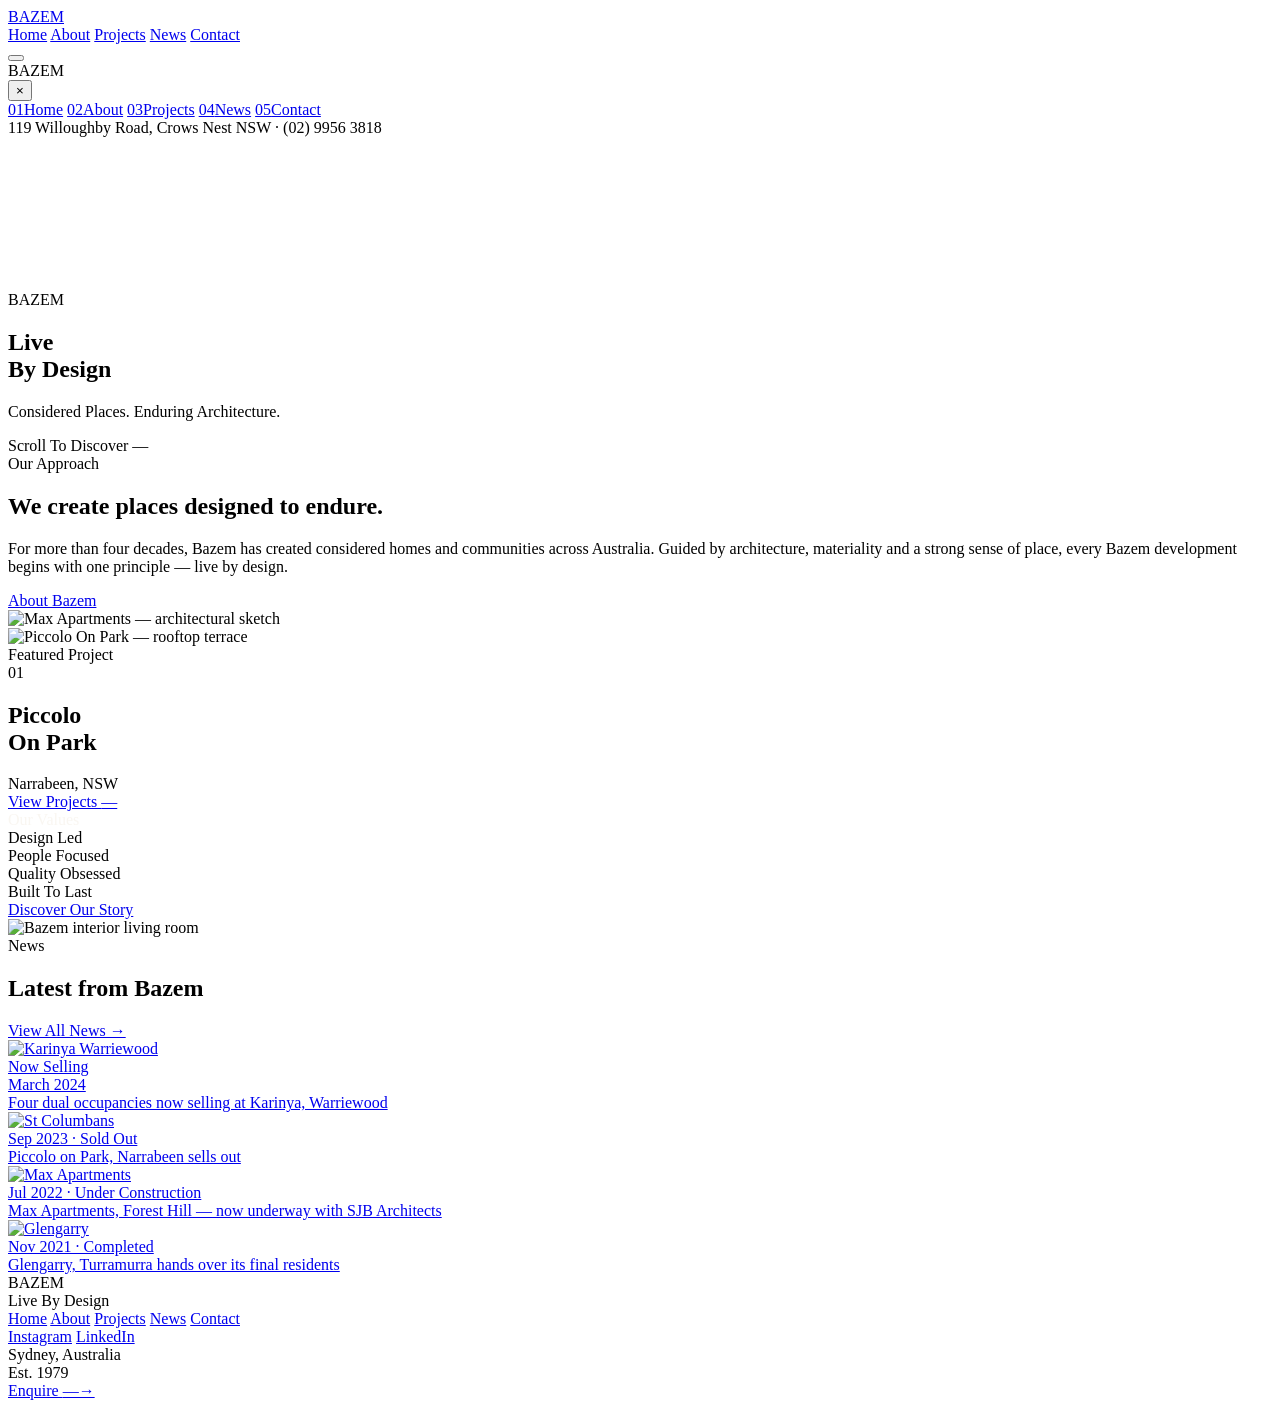
==== index.html @ 34c7578c "Add files via upload" ====
<!DOCTYPE html>
<html lang="en">
<head>
<meta charset="utf-8">
<meta name="viewport" content="width=device-width, initial-scale=1">
<title>Bazem — Live By Design</title>
<link rel="preconnect" href="https://fonts.googleapis.com">
<link rel="preconnect" href="https://fonts.gstatic.com" crossorigin="anonymous">
<link href="https://fonts.googleapis.com/css2?family=Instrument+Serif:ital@0;1&family=Archivo:wght@400;500;600;700&display=swap" rel="stylesheet">
<link rel="stylesheet" href="css/style.css">
</head>
<body>

<header class="site-header">
<a href="index.html" class="site-header__logo">BAZEM</a>
<nav class="site-header__nav">
<a href="index.html" class="is-active">Home</a>
<a href="about.html">About</a>
<a href="projects.html">Projects</a>
<a href="news.html">News</a>
<a href="contact.html">Contact</a>
</nav>
<button class="burger" aria-label="Menu"><span></span><span></span><span></span></button>
</header>

<div class="mobile-nav">
<div class="mobile-nav__top">
<div class="mobile-nav__logo">BAZEM</div>
<button class="mobile-nav__close" aria-label="Close menu">×</button>
</div>
<nav class="mobile-nav__links">
<a href="index.html"><span>01</span>Home</a>
<a href="about.html"><span>02</span>About</a>
<a href="projects.html"><span>03</span>Projects</a>
<a href="news.html"><span>04</span>News</a>
<a href="contact.html"><span>05</span>Contact</a>
</nav>
<div class="mobile-nav__foot">119 Willoughby Road, Crows Nest NSW · (02) 9956 3818</div>
</div>

<section class="hero">
<video autoplay muted loop playsinline poster="uploads/hf_20260813_230831_56e6dd16-67d4-4c9a-90cb-5d42ba238a93.png" crossorigin="anonymous">
<source src="https://d8j0ntlcm91z4.cloudfront.net/user_3GW44oRT1F4NxJHzbThFHly3Vqg/hf_20260813_232804_43e7d141-6e8e-41c3-b76c-92bc6c5364d0.mp4" type="video/mp4">
</video>
<div class="hero__overlay"></div>
<div class="hero__floating-logo">BAZEM</div>
<div class="hero__text">
<h1 class="hero__title">Live<br>By Design</h1>
<p class="hero__body">Considered Places. Enduring Architecture.</p>
<div class="hero__scroll">Scroll To Discover <span>—</span></div>
</div>
</section>

<section class="approach">
<div class="approach__text" data-reveal>
<div class="eyebrow">Our Approach</div>
<h2 class="approach__title">We create places designed to endure.</h2>
<div class="rule"></div>
<p class="approach__body">For more than four decades, Bazem has created considered homes and communities across Australia. Guided by architecture, materiality and a strong sense of place, every Bazem development begins with one principle — live by design.</p>
<a href="about.html" class="link-underline">About Bazem</a>
</div>
<div class="approach__image" data-reveal>
<img src="uploads/max-colour-sky-sketch.png" alt="Max Apartments — architectural sketch">
</div>
</section>

<section class="featured">
<div class="featured__image" data-reveal>
<img src="uploads/rooftop-couple-coffee-twilight.png" alt="Piccolo On Park — rooftop terrace">
</div>
<div class="featured__text" data-reveal>
<div class="eyebrow">Featured Project</div>
<div class="featured__num">01</div>
<h2 class="featured__name">Piccolo<br>On Park</h2>
<div class="featured__loc">Narrabeen, NSW</div>
<a href="projects.html" class="link-underline featured__link">View Projects <span>—</span></a>
</div>
</section>

<section class="values">
<div class="values__text" data-reveal>
<div class="eyebrow" style="color:rgba(244,239,230,.55)">Our Values</div>
<div class="values__list">
<div>Design Led</div>
<div>People Focused</div>
<div>Quality Obsessed</div>
<div>Built To Last</div>
</div>
<div class="rule rule--light"></div>
<a href="about.html" class="link-underline link-underline--light" style="margin-top:20px">Discover Our Story</a>
</div>
<div class="values__image" data-reveal>
<img src="uploads/04_living_room-9580292a.jpg" alt="Bazem interior living room">
</div>
</section>

<section class="news-section" id="news">
<div class="news-section__inner">
<div class="news-section__head">
<div>
<div class="eyebrow">News</div>
<h2 class="section-title">Latest from Bazem</h2>
</div>
<a href="news.html" class="link-underline">View All News →</a>
</div>
<div class="news-grid">
<a href="news.html" class="news-featured">
<img src="uploads/karinya-project-image.jpg" alt="Karinya Warriewood">
<div class="news-featured__overlay"></div>
<div class="news-featured__tag">Now Selling</div>
<div class="news-featured__text">
<div class="news-featured__date">March 2024</div>
<div class="news-featured__title">Four dual occupancies now selling at Karinya, Warriewood</div>
</div>
</a>
<div class="news-list">
<a href="news.html" class="news-row">
<div class="news-row__thumb"><img src="uploads/bazem-new-st-columbans-image.png" alt="St Columbans"></div>
<div>
<div class="news-row__date">Sep 2023 · Sold Out</div>
<div class="news-row__title">Piccolo on Park, Narrabeen sells out</div>
</div>
</a>
<a href="news.html" class="news-row">
<div class="news-row__thumb"><img src="uploads/forest-ridge-the-building-2.jpg" alt="Max Apartments"></div>
<div>
<div class="news-row__date">Jul 2022 · Under Construction</div>
<div class="news-row__title">Max Apartments, Forest Hill — now underway with SJB Architects</div>
</div>
</a>
<a href="news.html" class="news-row">
<div class="news-row__thumb"><img src="uploads/bazem-forest-hill-communal-terrace.png" alt="Glengarry"></div>
<div>
<div class="news-row__date">Nov 2021 · Completed</div>
<div class="news-row__title">Glengarry, Turramurra hands over its final residents</div>
</div>
</a>
</div>
</div>
</div>
</section>

<footer class="site-footer">
<div class="site-footer__top">
<div>
<div class="site-footer__brand-name">BAZEM</div>
<div class="site-footer__brand-tag">Live By Design</div>
</div>
<nav class="site-footer__nav">
<a href="index.html">Home</a>
<a href="about.html">About</a>
<a href="projects.html">Projects</a>
<a href="news.html">News</a>
<a href="contact.html">Contact</a>
</nav>
<nav class="site-footer__nav">
<a href="#">Instagram</a>
<a href="#">LinkedIn</a>
</nav>
</div>
<div class="site-footer__bottom">
<div class="site-footer__location">Sydney, Australia<br>Est. 1979</div>
<a href="contact.html" class="site-footer__enquire">Enquire <span>—→</span></a>
</div>
</footer>

<script src="js/main.js"></script>
</body>
</html>
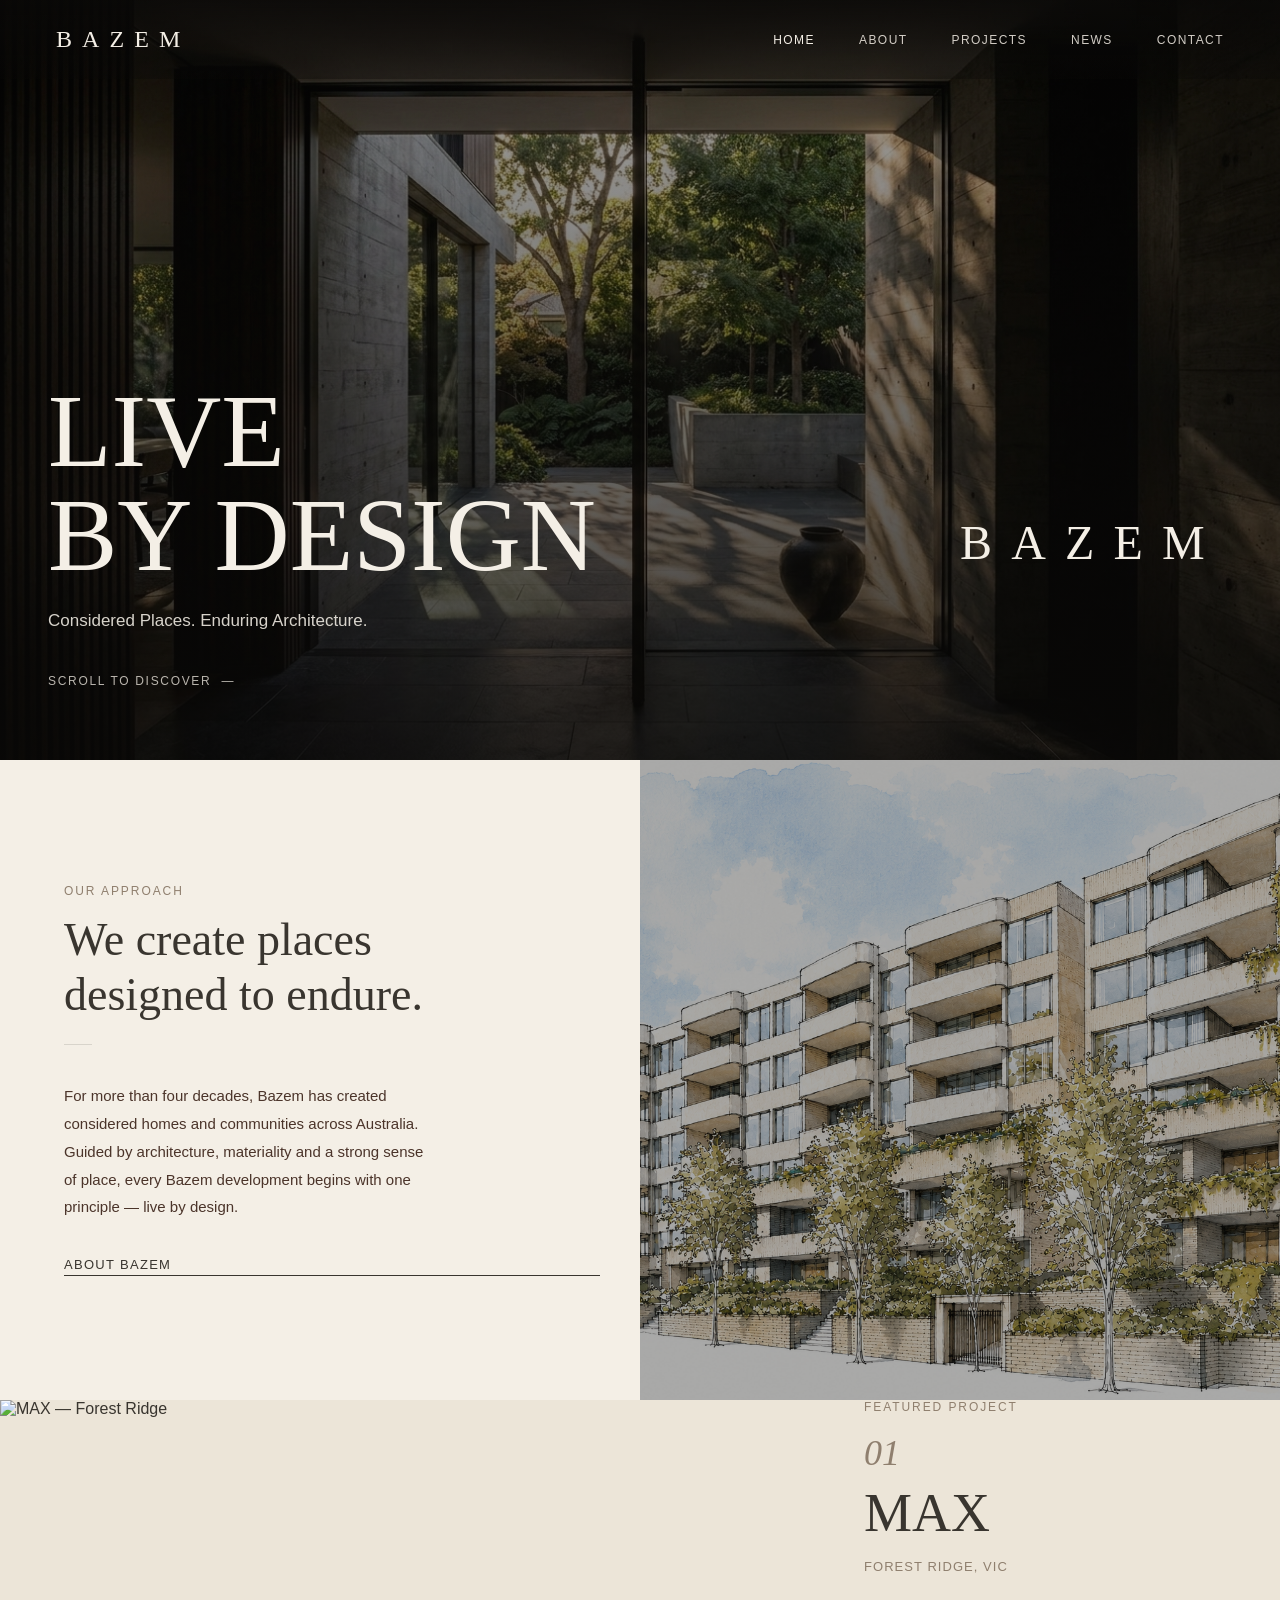
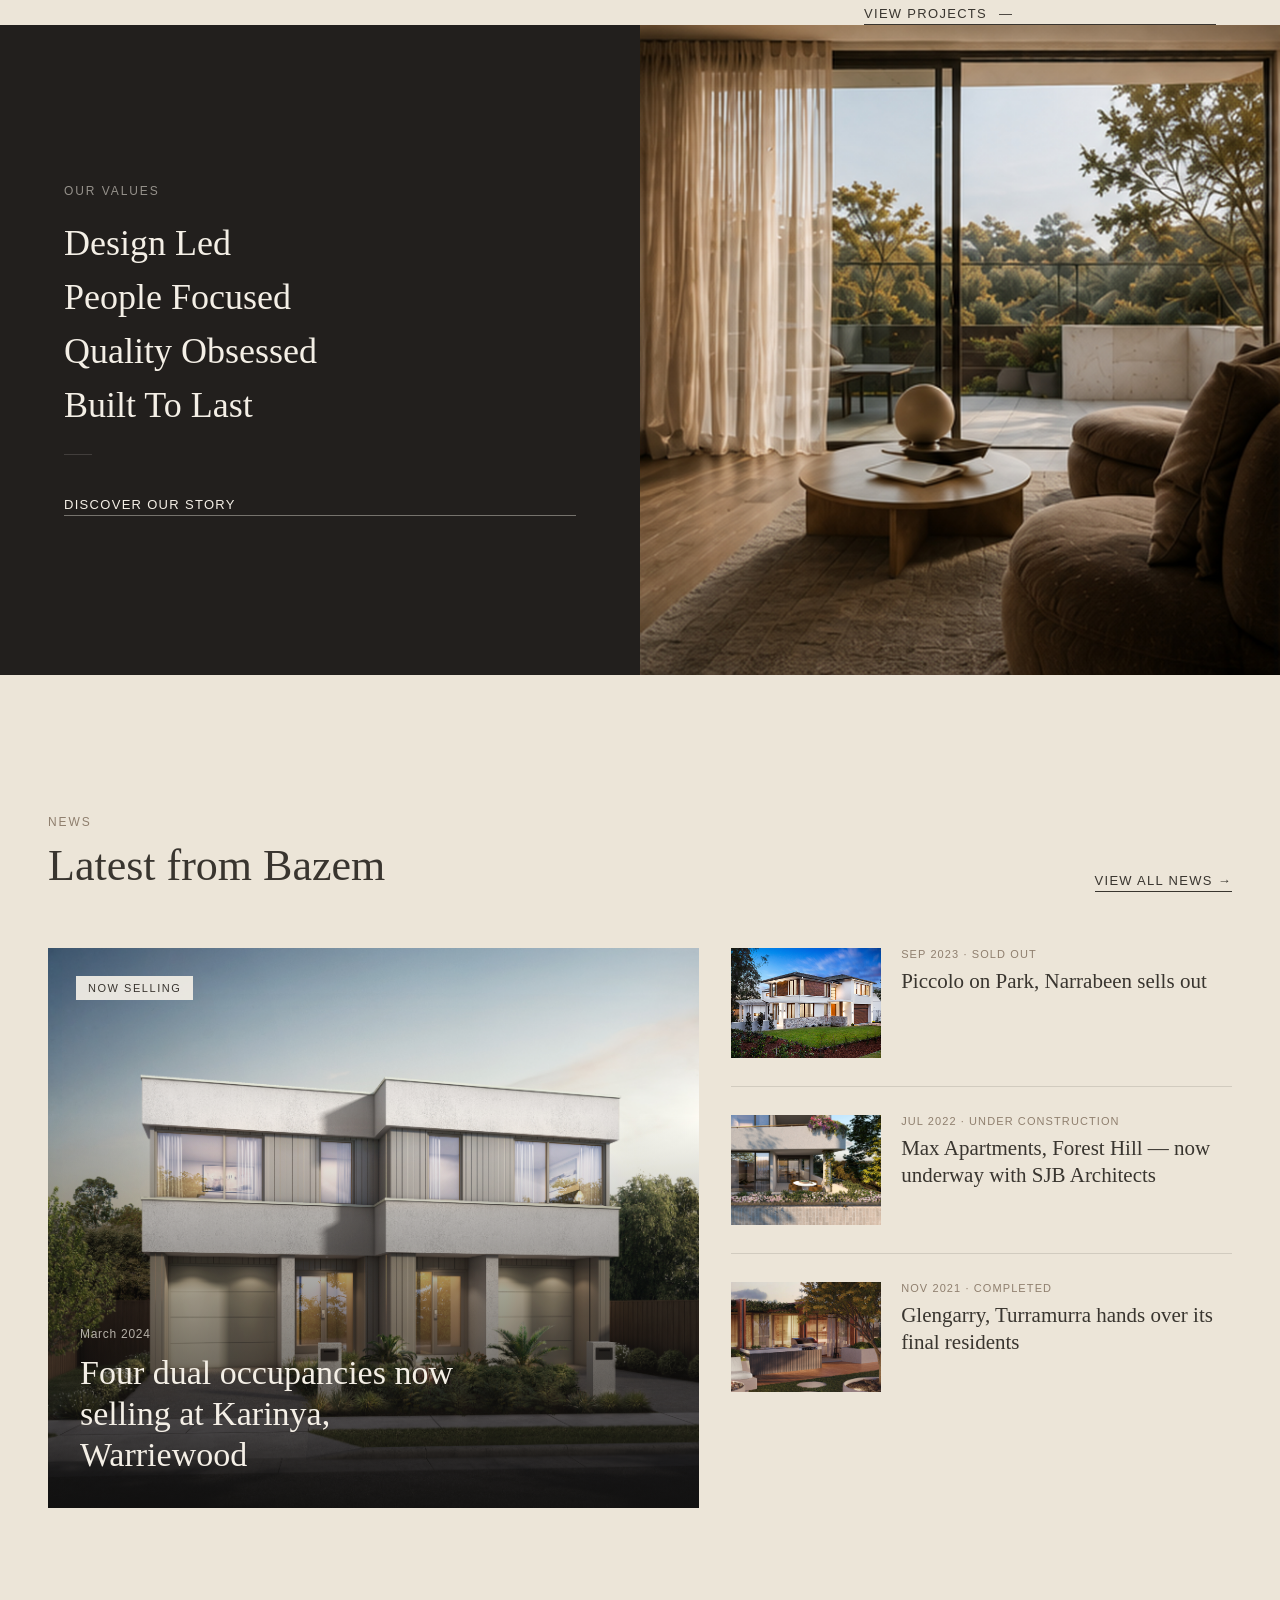
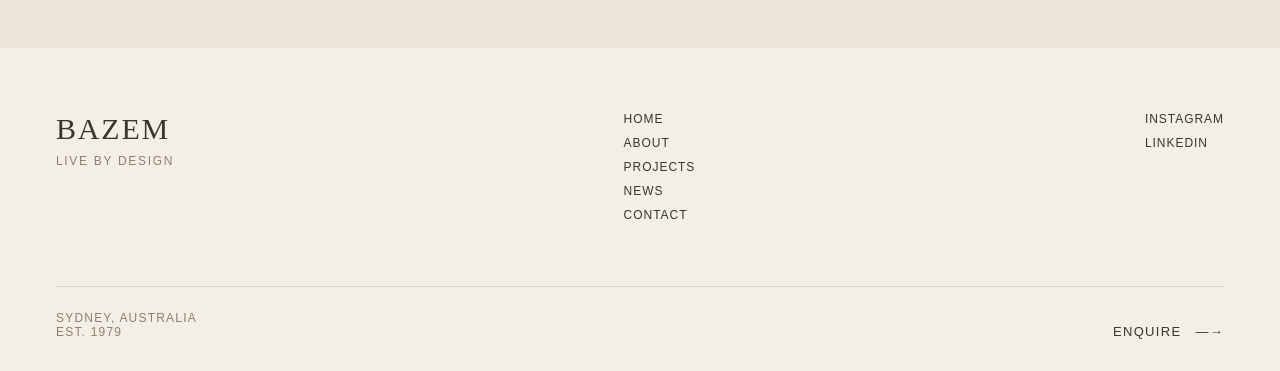
==== commit f264de80: "Add files via upload" ====
--- a/index.html
+++ b/index.html
@@ -66,14 +66,14 @@
 
 <section class="featured">
 <div class="featured__image" data-reveal>
-<img src="uploads/rooftop-couple-coffee-twilight.png" alt="Piccolo On Park — rooftop terrace">
+<img src="uploads/max.jpg" alt="MAX — Forest Ridge">
 </div>
 <div class="featured__text" data-reveal>
 <div class="eyebrow">Featured Project</div>
 <div class="featured__num">01</div>
-<h2 class="featured__name">Piccolo<br>On Park</h2>
-<div class="featured__loc">Narrabeen, NSW</div>
-<a href="projects.html" class="link-underline featured__link">View Projects <span>—</span></a>
+<h2 class="featured__name">MAX</h2>
+<div class="featured__loc">Forest Ridge, VIC</div>
+<a href="projects.html#max" class="link-underline featured__link">View Projects <span>—</span></a>
 </div>
 </section>
 
--- a/css/style.css
+++ b/css/style.css
@@ -0,0 +1,296 @@
+/* ===== Design tokens ===== */
+:root{
+  --cream:#F4EFE6;
+  --cream-alt:#ECE5D8;
+  --ink:#39352F;
+  --ink-body:#4B342A;
+  --muted:#8F7F6E;
+  --accent:#B08E5E;
+  --dark:#121110;
+  --dark-2:#221F1D;
+  --line:rgba(57,53,47,.15);
+  --line-light:rgba(244,239,230,.15);
+  --serif:'Instrument Serif',serif;
+  --sans:Archivo,sans-serif;
+}
+
+*{box-sizing:border-box}
+h1,h2,h3,h4,h5,h6{margin:0;font-weight:400}
+html{scroll-behavior:smooth}
+body{margin:0;background:var(--cream);font-family:var(--sans);color:var(--ink);-webkit-font-smoothing:antialiased}
+img{display:block;max-width:100%}
+a{color:var(--ink);text-decoration:none}
+a:hover{color:var(--accent)}
+button{font-family:var(--sans);cursor:pointer}
+
+@keyframes kenburns{0%{transform:scale(1)}100%{transform:scale(1.09)}}
+
+.eyebrow{font-size:12px;letter-spacing:.16em;color:var(--muted);text-transform:uppercase}
+.rule{border-top:1px solid var(--line);width:28px;margin:22px 0}
+.rule--light{border-top:1px solid var(--line-light)}
+.link-underline{font-size:13px;letter-spacing:.1em;text-transform:uppercase;color:var(--ink);border-bottom:1px solid var(--ink);padding-bottom:3px;display:inline-block}
+.link-underline--light{color:var(--cream);border-bottom-color:rgba(244,239,230,.4)}
+
+/* ===== Header ===== */
+.site-header{
+  position:fixed;top:0;left:0;right:0;z-index:50;
+  display:flex;align-items:center;justify-content:space-between;
+  padding:26px 56px;
+  background:linear-gradient(180deg, rgba(10,9,8,.85) 0%, rgba(10,9,8,.35) 100%);
+}
+.site-header__logo{font-family:var(--serif);font-size:24px;letter-spacing:.42em;color:var(--cream);text-decoration:none}
+.site-header__nav{display:flex;align-items:center;gap:44px}
+.site-header__nav a{
+  font-family:var(--sans);font-weight:400;font-size:12px;letter-spacing:.12em;
+  text-transform:uppercase;color:rgba(244,239,230,.85);
+}
+.site-header__nav a.is-active{color:var(--cream)}
+.site-header__nav a:hover{color:var(--accent)}
+
+.burger{display:none;flex-direction:column;justify-content:center;gap:6px;width:38px;height:38px;background:none;border:none;padding:8px}
+.burger span{width:22px;height:2px;background:var(--cream);transition:transform .3s ease,opacity .3s ease}
+.burger.is-open span:nth-child(1){transform:translateY(8px) rotate(45deg)}
+.burger.is-open span:nth-child(2){opacity:0}
+.burger.is-open span:nth-child(3){transform:translateY(-8px) rotate(-45deg)}
+
+.mobile-nav{
+  position:fixed;inset:0;z-index:100;
+  background:linear-gradient(160deg,#181510,#0E0C09);
+  display:flex;flex-direction:column;padding:24px 28px 40px;
+  opacity:0;visibility:hidden;transition:opacity .4s ease;
+}
+.mobile-nav.is-open{opacity:1;visibility:visible}
+.mobile-nav__top{display:flex;align-items:center;justify-content:space-between}
+.mobile-nav__logo{font-family:var(--serif);font-size:20px;letter-spacing:.18em;color:var(--cream)}
+.mobile-nav__close{background:none;border:1px solid rgba(244,239,230,.3);border-radius:50%;width:38px;height:38px;color:var(--cream);font-size:20px;line-height:1}
+.mobile-nav__links{flex:1;display:flex;flex-direction:column;justify-content:center;gap:4px}
+.mobile-nav__links a{
+  display:flex;align-items:baseline;padding:14px 0;border-bottom:1px solid rgba(244,239,230,.1);
+  font-family:var(--serif);font-size:36px;color:rgba(244,239,230,.8);
+}
+.mobile-nav__links a:first-child{color:var(--cream)}
+.mobile-nav__links a:last-child{border-bottom:none}
+.mobile-nav__links a span{font-family:var(--sans);font-size:13px;color:rgba(244,239,230,.4);letter-spacing:.06em;margin-right:16px}
+.mobile-nav__foot{font-family:var(--sans);font-size:12px;color:rgba(244,239,230,.4);letter-spacing:.04em}
+
+/* ===== Hero (home, video) ===== */
+.hero{position:relative;height:760px;overflow:hidden;background:var(--dark)}
+.hero video{position:absolute;top:0;left:0;width:100%;height:100%;object-fit:cover}
+.hero__overlay{position:absolute;inset:0;background:linear-gradient(180deg,rgba(10,9,8,.35) 0%,rgba(10,9,8,.8) 100%)}
+.hero__text{position:absolute;left:48px;right:auto;bottom:72px;max-width:640px}
+.hero__title{font-family:var(--serif);font-size:104px;line-height:1;color:var(--cream);margin:0 0 20px;text-transform:uppercase}
+.hero__body{font-family:var(--sans);font-size:17px;line-height:1.6;color:rgba(244,239,230,.88);max-width:520px;margin:0 0 32px}
+.hero__scroll{display:flex;align-items:center;gap:10px;font-size:12px;letter-spacing:.14em;color:rgba(244,239,230,.75);text-transform:uppercase;margin-top:40px}
+.hero__floating-logo{position:absolute;bottom:190px;right:56px;top:auto;left:auto;transform:none;font-family:var(--serif);font-size:48px;letter-spacing:.4em;color:var(--cream);pointer-events:none}
+
+/* ===== Simple hero (about/projects) ===== */
+.hero-simple{position:relative;height:520px;margin-top:-98px;overflow:hidden;background:var(--dark)}
+.hero-simple.hero-simple--short{height:420px}
+.hero-simple img{position:absolute;top:0;left:0;width:100%;height:100%;object-fit:cover}
+.hero-simple__overlay{position:absolute;inset:0;background:linear-gradient(180deg,rgba(18,17,16,.1) 0%,rgba(18,17,16,.65) 100%)}
+.hero-simple__text{position:absolute;left:48px;bottom:64px}
+.hero-simple__kicker{font-size:12px;letter-spacing:.22em;color:rgba(244,239,230,.8);text-transform:uppercase;margin-bottom:16px}
+.hero-simple__title{font-family:var(--serif);font-size:72px;line-height:1.05;color:var(--cream);margin:0}
+.hero-simple--short .hero-simple__title{font-size:64px}
+
+/* ===== Our Approach (home) ===== */
+.approach{display:grid;grid-template-columns:1fr 1fr;align-items:stretch;background:var(--cream);min-height:640px}
+.approach__image{position:relative;width:100%;overflow:hidden}
+.approach__image img{position:absolute;top:0;left:0;width:100%;height:100%;object-fit:cover;object-position:center;background:#0E0C09}
+.approach__image::after{content:'';position:absolute;inset:0;background:rgba(10,9,8,.35)}
+.approach__text{padding:0 40px 0 64px;display:flex;flex-direction:column;justify-content:center}
+.approach__title{font-family:var(--serif);font-size:46px;line-height:1.2;color:var(--ink);margin:14px 0 0;max-width:400px}
+.approach__body{font-family:var(--sans);font-size:15px;line-height:1.85;color:var(--ink-body);max-width:360px;margin-bottom:36px}
+
+/* ===== Featured project (home) ===== */
+.featured{display:grid;grid-template-columns:1fr .6fr;align-items:stretch;background:var(--cream-alt)}
+.featured__image{position:relative;width:100%;overflow:hidden}
+.featured__image img{width:100%;height:100%;object-fit:cover;display:block}
+.featured__text{padding:0 64px;display:flex;flex-direction:column;justify-content:center}
+.featured__num{font-family:var(--serif);font-style:italic;font-size:36px;color:var(--muted);margin-top:18px}
+.featured__name{font-family:var(--serif);font-size:54px;line-height:1.1;color:var(--ink);margin-top:10px}
+.featured__loc{font-size:13px;letter-spacing:.08em;color:var(--muted);text-transform:uppercase;margin-top:16px}
+.featured__link{display:inline-flex;align-items:center;gap:12px;margin-top:32px}
+
+/* ===== Our Values (home) ===== */
+.values{display:grid;grid-template-columns:1fr 1fr;align-items:stretch;background:var(--dark-2)}
+.values__text{padding:0 64px;display:flex;flex-direction:column;justify-content:center}
+.values__list{font-family:var(--serif);font-size:36px;line-height:1.5;color:var(--cream);margin-top:18px}
+.values__list div + div{margin-top:0}
+.values__image{position:relative;width:100%;overflow:hidden}
+.values__image img{width:100%;height:100%;object-fit:cover;display:block}
+
+/* ===== News (home + news page) ===== */
+.news-section{padding:140px 48px;background:var(--cream-alt)}
+.news-section__inner{max-width:1360px;margin:0 auto}
+.news-section__head{display:flex;justify-content:space-between;align-items:flex-end;gap:20px;margin-bottom:56px}
+.section-title{font-family:var(--serif);font-size:44px;line-height:1.15;color:var(--ink);margin-top:12px}
+.news-grid{display:grid;grid-template-columns:1.3fr 1fr;gap:32px}
+.news-featured{position:relative;display:block;height:560px;overflow:hidden}
+.news-featured img{position:absolute;top:0;left:0;width:100%;height:100%;object-fit:cover}
+.news-featured__overlay{position:absolute;inset:0;background:linear-gradient(180deg,rgba(18,17,16,0) 30%,rgba(18,17,16,.86) 100%)}
+.news-featured__tag{position:absolute;top:28px;left:28px;font-size:11px;letter-spacing:.14em;text-transform:uppercase;color:var(--ink);background:rgba(244,239,230,.92);padding:6px 12px;white-space:nowrap}
+.news-featured__text{position:absolute;left:32px;right:32px;bottom:32px}
+.news-featured__date{font-size:12px;letter-spacing:.06em;color:rgba(244,239,230,.7);margin-bottom:12px}
+.news-featured__title{font-family:var(--serif);font-size:34px;line-height:1.2;color:var(--cream);max-width:420px}
+.news-list{display:flex;flex-direction:column;gap:28px}
+.news-row{display:grid;grid-template-columns:150px 1fr;gap:20px;padding-bottom:28px;border-bottom:1px solid var(--line)}
+.news-row:last-child{border-bottom:none;padding-bottom:0}
+.news-row__thumb{position:relative;height:110px;overflow:hidden}
+.news-row__thumb img{width:100%;height:100%;object-fit:cover}
+.news-row__date{font-size:11px;letter-spacing:.1em;text-transform:uppercase;color:var(--muted);margin-bottom:8px}
+.news-row__title{font-family:var(--serif);font-size:21px;line-height:1.3;color:var(--ink)}
+
+/* News page grid */
+.news-page-hero{padding:198px 48px 0;max-width:1360px;margin:0 auto}
+.news-page-hero .section-title{font-size:64px;line-height:1.08;margin-top:18px}
+.news-feature-block{padding:64px 48px 60px;max-width:1360px;margin:0 auto}
+.news-article-grid{padding:0 48px 160px;max-width:1360px;margin:0 auto;display:grid;grid-template-columns:repeat(3,1fr);gap:32px}
+.news-card__thumb{position:relative;height:280px;overflow:hidden;margin-bottom:20px}
+.news-card__thumb img{width:100%;height:100%;object-fit:cover}
+.news-card__thumb--placeholder{background:#D9D0C1;display:flex;align-items:center;justify-content:center}
+.news-card__placeholder-text{font-size:11px;letter-spacing:.18em;text-transform:uppercase;color:var(--muted)}
+.news-card__date{font-size:11px;letter-spacing:.1em;text-transform:uppercase;color:var(--muted);margin-bottom:10px}
+.news-card__title{font-family:var(--serif);font-size:24px;line-height:1.3;color:var(--ink)}
+.news-card{transition:opacity .3s ease}
+.news-card:hover{opacity:.9}
+
+/* ===== Projects grid ===== */
+.projects-section{padding:80px 48px 140px;max-width:1360px;margin:0 auto}
+.projects-filters{display:flex;gap:8px;margin-bottom:48px}
+.filter-btn{font-size:12px;letter-spacing:.06em;text-transform:uppercase;padding:10px 18px;border:1px solid var(--line);background:transparent;color:var(--ink);transition:all .25s ease}
+.filter-btn.is-active{border-color:var(--ink);background:var(--ink);color:var(--cream)}
+.projects-grid{display:grid;grid-template-columns:repeat(auto-fill,minmax(380px,1fr));gap:32px}
+.project-card{position:relative;height:560px;overflow:hidden;background:#D9D0C1;cursor:pointer}
+.project-card img{width:100%;height:100%;object-fit:cover;object-position:center;transition:transform .7s cubic-bezier(.2,.7,.2,1)}
+.project-card:hover img{transform:scale(1.06)}
+.project-card__tag{position:absolute;top:20px;left:20px;font-size:11px;letter-spacing:.14em;text-transform:uppercase;color:var(--ink);background:rgba(244,239,230,.9);padding:6px 12px;white-space:nowrap}
+.project-card__info{position:absolute;left:0;right:0;bottom:0;padding:26px;background:linear-gradient(180deg,rgba(18,17,16,0) 0%,rgba(18,17,16,.89) 55%,rgba(18,17,16,.92) 100%);transform:translateY(28px);transition:transform .45s cubic-bezier(.2,.7,.2,1)}
+.project-card:hover .project-card__info{transform:translateY(0)}
+.project-card__name{font-family:var(--serif);font-size:28px;color:var(--cream)}
+.project-card__loc{font-size:13px;color:rgba(244,239,230,.75);margin-top:4px}
+.project-card__desc{font-size:13px;line-height:1.6;color:#fff;text-shadow:0 1px 3px rgba(0,0,0,.6);margin-top:14px;max-width:320px;opacity:0;transition:opacity .4s ease .1s}
+.project-card:hover .project-card__desc{opacity:1}
+.project-card.is-hidden{display:none}
+
+/* ===== About page ===== */
+.about-intro{padding:120px 48px 100px;max-width:820px;margin:0 auto}
+.about-intro__quote{font-family:var(--serif);font-style:italic;font-size:34px;line-height:1.4;color:var(--ink);margin-bottom:36px}
+.about-intro p{font-size:17px;line-height:1.85;color:var(--ink-body);margin:0 0 24px}
+.about-stats{padding:0 48px 140px;max-width:1120px;margin:0 auto;display:grid;grid-template-columns:repeat(4,1fr);gap:32px;border-top:1px solid var(--line);padding-top:56px}
+.about-stats__num{font-family:var(--serif);font-size:44px;color:var(--ink)}
+.about-stats__label{font-size:12px;letter-spacing:.08em;text-transform:uppercase;color:var(--muted);margin-top:8px}
+.approach-dark{padding:140px 48px;background:var(--ink)}
+.approach-dark__inner{max-width:1120px;margin:0 auto}
+.approach-dark__label{font-size:12px;letter-spacing:.22em;color:rgba(244,239,230,.6);text-transform:uppercase;margin-bottom:48px}
+.approach-dark__grid{display:grid;grid-template-columns:repeat(3,1fr);gap:48px}
+.approach-dark__num{font-family:var(--serif);font-style:italic;font-size:28px;color:rgba(244,239,230,.45)}
+.approach-dark__heading{font-weight:600;font-size:16px;color:var(--cream);margin-top:16px}
+.approach-dark__copy{font-size:14px;line-height:1.75;color:rgba(244,239,230,.65);margin-top:12px}
+.cta-panel{padding:160px 48px;background:var(--cream);text-align:center}
+.cta-panel__title{font-family:var(--serif);font-size:52px;color:var(--ink);margin:20px auto 24px;max-width:640px}
+.cta-panel__body{font-size:16px;line-height:1.7;color:var(--ink-body);max-width:520px;margin:0 auto 36px}
+.btn-solid{display:inline-block;font-size:13px;letter-spacing:.04em;color:var(--cream);background:var(--ink);padding:16px 32px}
+
+/* ===== Contact page ===== */
+.contact-hero{padding:198px 48px 80px;max-width:1240px;margin:0 auto}
+.contact-hero .section-title{font-size:64px;line-height:1.08;margin-top:18px;max-width:640px}
+.contact-grid{padding:0 48px 140px;max-width:1240px;margin:0 auto;display:grid;grid-template-columns:1fr 1fr;gap:100px}
+.contact-grid__intro{font-size:16px;line-height:1.75;color:var(--ink-body);margin-bottom:48px;max-width:420px}
+.contact-form{display:flex;flex-direction:column;gap:22px;max-width:420px}
+.form-field{display:flex;flex-direction:column;gap:8px}
+.form-field label{font-size:12px;letter-spacing:.06em;text-transform:uppercase;color:var(--muted)}
+.form-field input,.form-field textarea{border:none;border-bottom:1px solid var(--line);background:transparent;padding:10px 0;font-size:16px;color:var(--ink);font-family:var(--sans)}
+.form-field input:focus,.form-field textarea:focus{outline:none;border-color:var(--ink)}
+.form-field textarea{resize:none}
+.btn-submit{margin-top:12px;align-self:flex-start;font-size:13px;letter-spacing:.04em;color:var(--cream);background:var(--ink);border:none;padding:16px 32px}
+.contact-info{display:flex;flex-direction:column;gap:40px}
+.contact-info__label{font-size:12px;letter-spacing:.08em;text-transform:uppercase;color:var(--muted);margin-bottom:12px}
+.contact-info__value{font-family:var(--serif);font-size:24px;color:var(--ink);line-height:1.5}
+.contact-info__image{position:relative;height:260px;overflow:hidden;margin-top:12px}
+.contact-info__image img{width:100%;height:100%;object-fit:cover}
+
+/* ===== Footer ===== */
+.site-footer{padding:64px 56px 32px;background:var(--cream)}
+.site-footer__top{display:flex;justify-content:space-between;align-items:flex-start;gap:20px}
+.site-footer__brand-name{font-family:var(--serif);font-size:30px;letter-spacing:.06em;color:var(--ink)}
+.site-footer__brand-tag{font-size:12px;letter-spacing:.14em;color:var(--muted);text-transform:uppercase;margin-top:8px}
+.site-footer__nav{display:flex;flex-direction:column;gap:10px}
+.site-footer__nav a{font-weight:500;font-size:12px;letter-spacing:.08em;text-transform:uppercase;color:var(--ink)}
+.site-footer__bottom{display:flex;justify-content:space-between;align-items:flex-end;margin-top:64px;padding-top:24px;border-top:1px solid var(--line)}
+.site-footer__location{font-size:12px;letter-spacing:.1em;text-transform:uppercase;color:var(--muted)}
+.site-footer__enquire{display:inline-flex;align-items:center;gap:14px;font-size:13px;letter-spacing:.1em;text-transform:uppercase;color:var(--ink)}
+
+/* ===== Reveal animation ===== */
+[data-reveal]{opacity:0;transform:translateY(24px);transition:opacity .9s ease,transform .9s ease}
+[data-reveal].is-visible{opacity:1;transform:translateY(0)}
+
+/* ===== Responsive ===== */
+@media (max-width:768px){
+  .site-header{padding:18px 20px}
+  .site-header__nav{display:none}
+  .burger{display:flex}
+
+  .hero{height:560px}
+  .hero__text{left:20px;right:20px;bottom:40px}
+  .hero__title{font-size:56px;line-height:1}
+  .hero__body{font-size:15px;margin-bottom:22px}
+  .hero__scroll{margin-top:24px}
+  .hero__floating-logo{display:none}
+
+  .hero-simple{height:380px}
+  .hero-simple.hero-simple--short{height:340px}
+  .hero-simple__text{left:20px}
+  .hero-simple__title{font-size:44px}
+  .hero-simple--short .hero-simple__title{font-size:40px}
+
+  .approach{grid-template-columns:1fr}
+  .approach__image{aspect-ratio:auto;height:340px}
+  .approach__text{padding:56px 20px}
+  .approach__title{font-size:36px;max-width:none}
+  .approach__body{font-size:15px;max-width:none}
+
+  .featured{grid-template-columns:1fr}
+  .featured__image{height:340px}
+  .featured__text{padding:56px 20px}
+  .featured__name{font-size:42px}
+
+  .values{grid-template-columns:1fr}
+  .values__text{padding:56px 20px}
+  .values__image{height:340px}
+  .values__list{font-size:28px}
+
+  .news-section{padding:64px 20px}
+  .news-section__head{flex-direction:column;align-items:flex-start}
+  .news-grid{grid-template-columns:1fr;gap:20px}
+  .news-featured{height:320px}
+  .news-featured__title{font-size:24px}
+  .news-row{grid-template-columns:110px 1fr}
+
+  .news-page-hero{padding:178px 20px 0}
+  .news-page-hero .section-title{font-size:38px}
+  .news-feature-block,.news-article-grid{padding-left:20px;padding-right:20px}
+  .news-article-grid{grid-template-columns:1fr}
+
+  .projects-section{padding:64px 20px 80px}
+  .projects-grid{grid-template-columns:1fr}
+  .project-card{height:360px}
+
+  .about-intro{padding:100px 20px 64px}
+  .about-intro__quote{font-size:26px}
+  .about-stats{grid-template-columns:repeat(2,1fr);padding:0 20px 80px;gap:24px}
+  .approach-dark{padding:80px 20px}
+  .approach-dark__grid{grid-template-columns:1fr;gap:32px}
+  .cta-panel{padding:100px 20px}
+  .cta-panel__title{font-size:34px}
+
+  .contact-hero{padding:178px 20px 48px}
+  .contact-hero .section-title{font-size:38px}
+  .contact-grid{grid-template-columns:1fr;gap:56px;padding:0 20px 80px}
+
+  .site-footer{padding:48px 20px 28px}
+  .site-footer__top{flex-direction:column;gap:32px}
+  .site-footer__bottom{flex-direction:column;align-items:flex-start;gap:20px;margin-top:40px}
+
+  .mobile-nav__links a{font-size:28px}
+}
